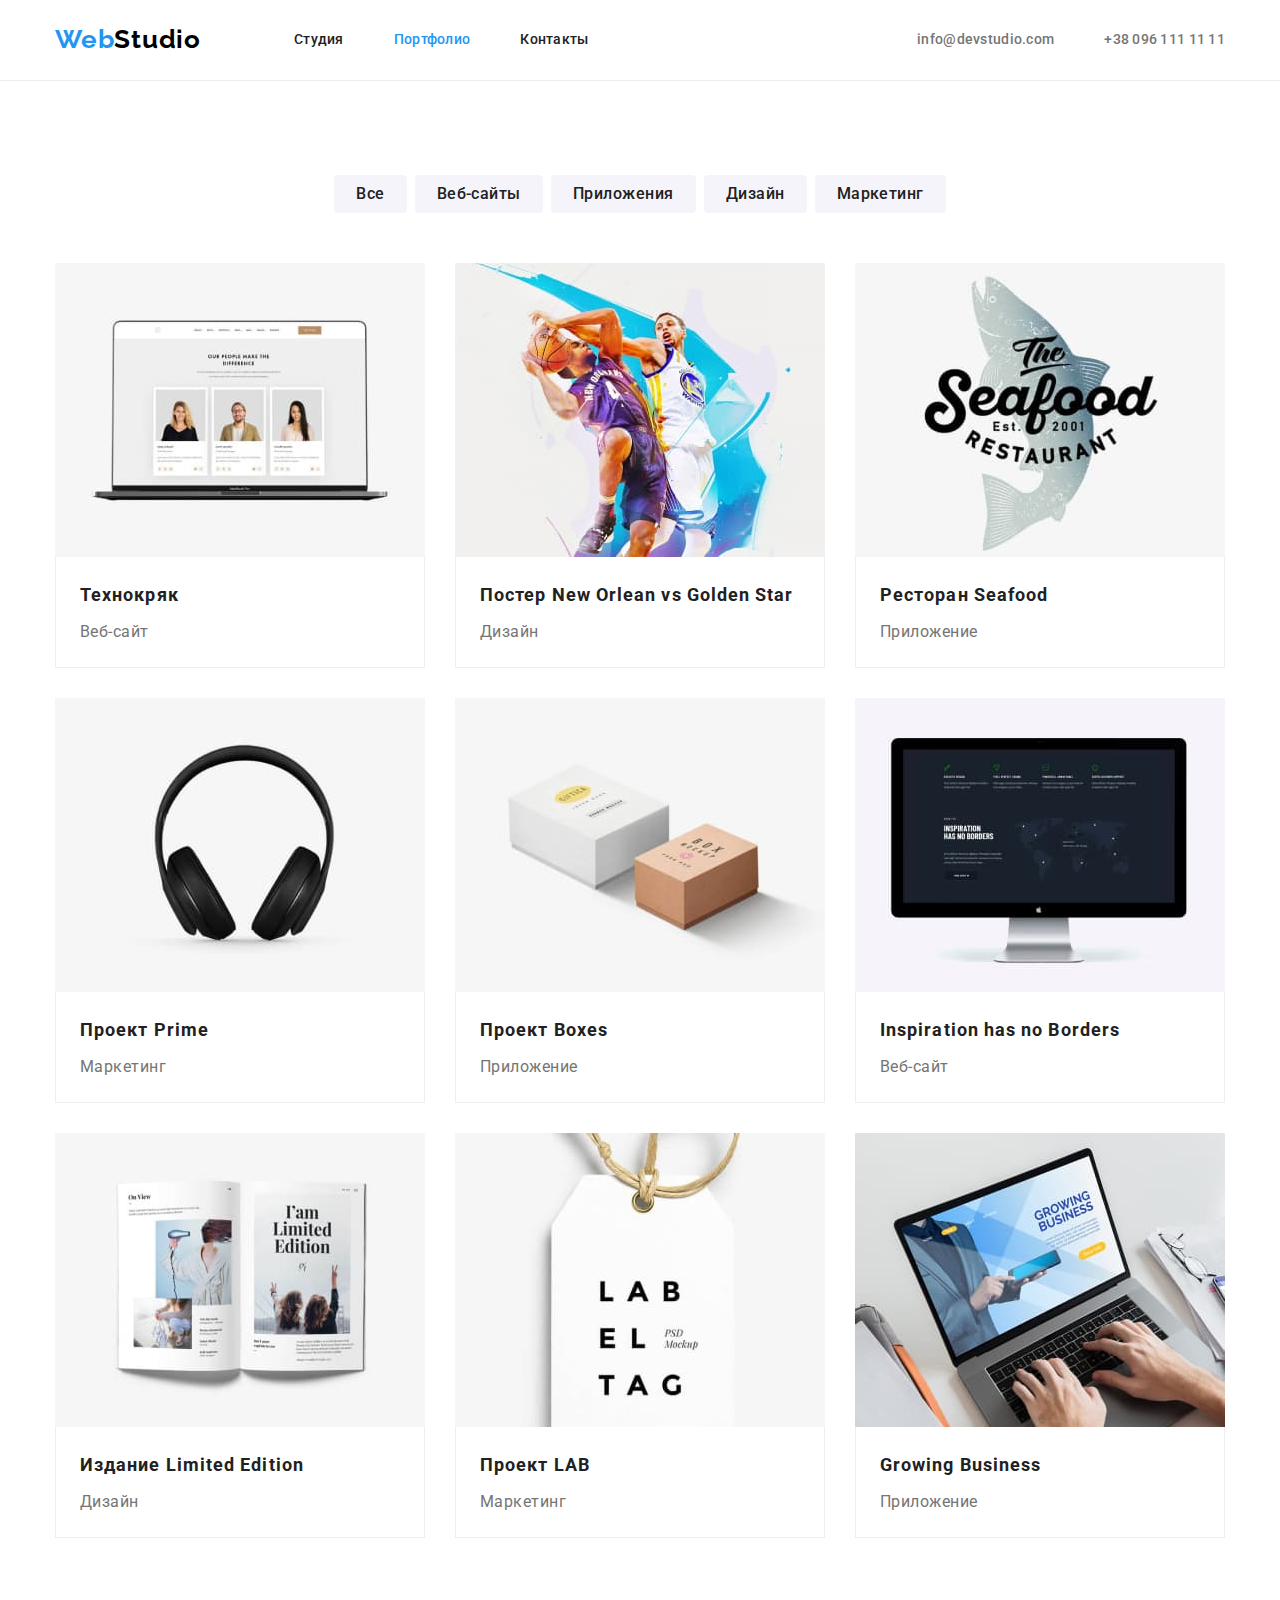
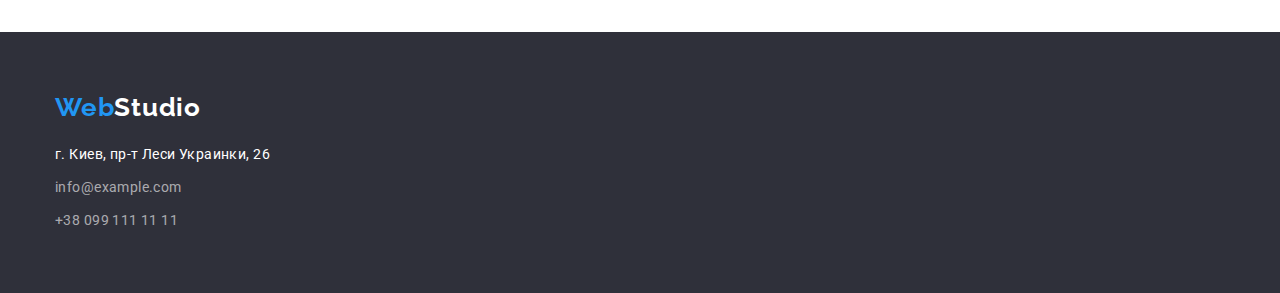
==== portfolio.html @ 72262b0a "added files hw3 and fixed buttons paddings" ====
<!DOCTYPE html>
<html lang="ru">
  <head>
    <meta charset="UTF-8" />
    <meta name="viewport" content="width=device-width, initial-scale=1.0" />
    <title>Портфолио</title>
    <link rel="preconnect" href="https://fonts.gstatic.com" />
    <link
      href="https://fonts.googleapis.com/css2?family=Raleway:wght@700&family=Roboto:wght@400;500;700;900&display=swap"
      rel="stylesheet"
    />
    <link rel="stylesheet" href="./css/modern-normalize.css" />
    <link rel="stylesheet" href="css/styles.css" />
  </head>
  <body>
    <header class="header">
      <div class="header-container container">
        <nav class="nav">
          <a class="logo header-logo" href="./index.html"
            >Web<span>Studio</span></a
          >
          <ul class="menu">
            <li class="menu-item">
              <a class="menu-link" href="./index.html">Студия</a>
            </li>
            <li class="menu-item">
              <a class="menu-link current" href="./portfolio.html">Портфолио</a>
            </li>
            <li class="menu-item"><a class="menu-link" href="">Контакты</a></li>
          </ul>
        </nav>
        <ul class="contacts">
          <li class="contacts-item">
            <a class="contacts-link" href="malito:info@devstudio.com"
              >info@devstudio.com</a
            >
          </li>
          <li class="contacts-item">
            <a class="contacts-link" href="tel:+380961111111"
              >+38 096 111 11 11</a
            >
          </li>
        </ul>
      </div>
    </header>
    <main>
      <section class="works">
        <div class="works-container container">
          <h1 class="visually-hidden">Наши работы</h1>
          <ul class="filters">
            <li class="filters-item">
              <button class="filters-button" type="button">Все</button>
            </li>
            <li class="filters-item">
              <button class="filters-button" type="button">Веб-сайты</button>
            </li>
            <li class="filters-item">
              <button class="filters-button" type="button">Приложения</button>
            </li>
            <li class="filters-item">
              <button class="filters-button" type="button">Дизайн</button>
            </li>
            <li class="filters-item">
              <button class="filters-button" type="button">Маркетинг</button>
            </li>
          </ul>
          <ul class="works-list">
            <li class="works-item">
              <img
                class="works-image"
                src="./images/our-projects/tehnokryak.jpg"
                alt="Технокряк"
                width="370"
              />
              <div class="works-content">
                <h2 class="works-item-title">Технокряк</h2>
                <p class="works-item-text">Веб-сайт</p>
              </div>
            </li>
            <li class="works-item">
              <img
                class="works-image"
                src="./images/our-projects/new-orlean.jpg"
                alt="Постер New Orlean vs Golden Star"
                width="370"
              />
              <div class="works-content">
                <h2 class="works-item-title">
                  Постер New Orlean vs Golden Star
                </h2>
                <p class="works-item-text">Дизайн</p>
              </div>
            </li>
            <li class="works-item">
              <img
                class="works-image"
                src="./images/our-projects/seafood.jpg"
                alt="Ресторан Seafood"
                width="370"
              />
              <div class="works-content">
                <h2 class="works-item-title">Ресторан Seafood</h2>
                <p class="works-item-text">Приложение</p>
              </div>
            </li>
            <li class="works-item">
              <img
                class="works-image"
                src="./images/our-projects/prime.jpg"
                alt="Проект Prime"
                width="370"
              />
              <div class="works-content">
                <h2 class="works-item-title">Проект Prime</h2>
                <p class="works-item-text">Маркетинг</p>
              </div>
            </li>
            <li class="works-item">
              <img
                class="works-image"
                src="./images/our-projects/boxex.jpg"
                alt="Проект Boxes"
                width="370"
              />
              <div class="works-content">
                <h2 class="works-item-title">Проект Boxes</h2>
                <p class="works-item-text">Приложение</p>
              </div>
            </li>
            <li class="works-item">
              <img
                class="works-image"
                src="./images/our-projects/inspiration.jpg"
                alt="Inspiration has no Borders"
                width="370"
              />
              <div class="works-content">
                <h2 class="works-item-title">Inspiration has no Borders</h2>
                <p class="works-item-text">Веб-сайт</p>
              </div>
            </li>
            <li class="works-item">
              <img
                class="works-image"
                src="./images/our-projects/limited-edition.jpg"
                alt="Издание Limited Edition"
                width="370"
              />
              <div class="works-content">
                <h2 class="works-item-title">Издание Limited Edition</h2>
                <p class="works-item-text">Дизайн</p>
              </div>
            </li>
            <li class="works-item">
              <img
                class="works-image"
                src="./images/our-projects/lab.jpg"
                alt="Проект LAB"
                width="370"
              />
              <div class="works-content">
                <h2 class="works-item-title">Проект LAB</h2>
                <p class="works-item-text">Маркетинг</p>
              </div>
            </li>
            <li class="works-item">
              <img
                class="works-image"
                src="./images/our-projects/growing-business.jpg"
                alt="Growing Business"
                width="370"
              />
              <div class="works-content">
                <h2 class="works-item-title">Growing Business</h2>
                <p class="works-item-text">Приложение</p>
              </div>
            </li>
          </ul>
        </div>
      </section>
    </main>
    <footer class="footer">
      <div class="container">
        <a class="logo footer-logo" href="./index.html"
          >Web<span>Studio</span></a
        >
        <address class="address">
          <p class="address-text">г. Киев, пр-т Леси Украинки, 26</p>
          <ul class="address-list">
            <li class="address-item">
              <a class="address-link" href="malito:info@example.com"
                >info@example.com</a
              >
            </li>
            <li class="address-item">
              <a class="address-link" href="tel:+380991111111"
                >+38 099 111 11 11</a
              >
            </li>
          </ul>
        </address>
      </div>
    </footer>
  </body>
</html>
---- css/styles.css ----
:root {
  --main-text-color: #757575;
  --title-text-color: #212121;
  --white-text-color: #ffffff;
  --black-text-color: #000000;
  --main-bg-color: #ffffff;
  --address-color-link: rgba(255, 255, 255, 0.6);
  --secondary-bg-color: #f5f4fa;
  --footer-bg-color: #2f303a;
  --accent-color: #2196f3;
  --border-color: #ececec;
  --border-color-works: #eeeeee;
}

body {
  font-family: Roboto, sans-serif;
  font-weight: 400;
  color: var(--main-text-color);
  background-color: var(--main-bg-color);
}

.visually-hidden {
  position: absolute;
  width: 1px;
  height: 1px;
  margin: -1px;
  border: 0;
  padding: 0;

  white-space: nowrap;
  clip-path: inset(100%);
  clip: rect(0 0 0 0);
  overflow: hidden;
}

.container {
  width: 1200px;
  margin-left: auto;
  margin-right: auto;
  padding-left: 15px;
  padding-right: 15px;
}

/* HEADER */

.header {
  border-bottom: 1px solid var(--border-color);
}

.header-container {
  display: flex;
  align-items: center;
}

.nav {
  display: flex;
  align-items: center;
}

.logo {
  font-family: Raleway, sans-serif;
  font-size: 26px;
  font-weight: 700;
  line-height: 1.19;
  letter-spacing: 0.03em;
  color: var(--accent-color);
}

.header-logo {
  margin-right: 93px;
  padding-top: 24px;
  padding-bottom: 25px;
}

.header-logo span {
  color: var(--black-text-color);
}

/* Menu */

.menu {
  display: flex;
}

.menu-item:not(:last-child) {
  margin-right: 50px;
}

.menu-link {
  display: block;
  padding-top: 32px;
  padding-bottom: 32px;

  font-size: 14px;
  font-weight: 500;
  line-height: 1.14;
  letter-spacing: 0.02em;
  color: var(--title-text-color);
}

.current {
  color: var(--accent-color);
}

.contacts {
  display: flex;
  margin-left: auto;
}

.contacts-item + .contacts-item {
  margin-left: 50px;
}

.contacts-link {
  display: block;
  padding-top: 32px;
  padding-bottom: 32px;

  font-size: 14px;
  font-weight: 500;
  line-height: 1.14;
  letter-spacing: 0.02em;
  color: currentColor;
}

.menu-link:hover,
.menu-link:focus,
.contacts-link:hover,
.contacts-link:focus {
  color: var(--accent-color);
}

/* FOOTER */
.footer {
  background-color: var(--footer-bg-color);
  padding-top: 60px;
  padding-bottom: 60px;
}

.footer-logo {
  display: block;
  margin-bottom: 20px;
}

.footer-logo span {
  color: var(--white-text-color);
}

.address {
  font-size: 14px;
  font-style: inherit;
  line-height: 1.71;
  letter-spacing: 0.03em;
  color: var(--white-text-color);
}

.address-text {
  margin-bottom: 9px;
}

.address-item:not(:last-child) {
  margin-bottom: 9px;
}

.address-link {
  color: var(--address-color-link);
}

.address-link:hover,
.address-link:focus {
  color: var(--accent-color);
}

/* СТУДИЯ */

/* Hero */

.hero {
  padding-top: 200px;
  padding-bottom: 200px;

  text-align: center;

  background-color: var(--footer-bg-color);
}

.hero-title {
  margin-bottom: 30px;

  font-size: 44px;
  font-weight: 900;
  line-height: 1.37;
  letter-spacing: 0.06em;
  text-transform: uppercase;
  color: var(--white-text-color);
}

.hero-button {
  padding-top: 10px;
  padding-bottom: 10px;
  padding-right: 32px;
  padding-left: 32px;

  font-size: 16px;
  font-weight: 700;
  line-height: 1.88;
  letter-spacing: 0.06em;
  color: var(--white-text-color);

  border: none;
  border-radius: 4px;
  cursor: pointer;
  background-color: var(--accent-color);
}

/* Benefits */

.benefits {
  padding-top: 94px;
  padding-bottom: 94px;
}

.benefits-list {
  display: flex;
  flex-wrap: wrap;
  margin-top: -30px;
  margin-left: -30px;
}

.benefits-item {
  flex-basis: calc(100% / 4 - 30px);
  margin-top: 30px;
  margin-left: 30px;
}

.benefits-item-title {
  margin-bottom: 10px;

  font-size: 14px;
  line-height: 1.14;
  letter-spacing: 0.03em;
  text-transform: uppercase;
}

.benefits-item-text {
  font-size: 14px;
  line-height: 1.71;
  letter-spacing: 0.03em;
}

/* Чем мы занимаемся */

.activities {
  padding-bottom: 94px;
}

.activities-title {
  margin-bottom: 50px;

  font-size: 36px;
  line-height: 1.17;
  letter-spacing: 0.03em;
  text-align: center;
}

.activities-list {
  display: flex;
  flex-wrap: wrap;
  margin-top: -30px;
  margin-left: -30px;
}

.activities-item {
  margin-top: 30px;
  margin-left: 30px;
  flex-basis: calc(100% / 3 - 30px);
}

/* Наша команда */

.team {
  padding-top: 94px;
  padding-bottom: 94px;

  background-color: var(--secondary-bg-color);
}

.team-title {
  margin-bottom: 50px;

  font-size: 36px;
  line-height: 1.17;
  letter-spacing: 0.03em;
  text-align: center;
}

.team-list {
  display: flex;
  flex-wrap: wrap;
  margin-top: -30px;
  margin-left: -30px;
}

.team-item {
  flex-basis: calc(100% / 4 - 30px);
  margin-top: 30px;
  margin-left: 30px;

  border-bottom-left-radius: 4px;
  border-bottom-right-radius: 4px;
  background-color: var(--main-bg-color);
}

.team-content {
  padding-top: 30px;
  padding-right: 20px;
  padding-bottom: 30px;
  padding-left: 20px;

  text-align: center;
}

.team-name {
  margin-bottom: 10px;

  font-size: 16px;
  font-weight: 500;
  line-height: 1.19;
  letter-spacing: 0.03em;
}

.team-position {
  font-size: 16px;
  line-height: 1.19;
  letter-spacing: 0.03em;
}

/* ПОРТФОЛИО */

/* Фильтры */

.works {
  padding-top: 94px;
  padding-bottom: 94px;
}

.filters {
  display: flex;
  justify-content: center;
  margin-bottom: 50px;
}

.filters-item:not(:last-child) {
  margin-right: 8px;
}

.filters-button {
  padding-top: 6px;
  padding-bottom: 6px;
  padding-right: 22px;
  padding-left: 22px;

  font-size: 16px;
  font-weight: 500;
  line-height: 1.63;
  letter-spacing: 0.03em;
  color: var(--title-text-color);

  border: none;
  border-radius: 4px;
  cursor: pointer;
  background-color: var(--secondary-bg-color);
}

.filters-button:hover,
.filters-button:focus {
  background-color: var(--accent-color);
  color: var(--white-text-color);
}

/* Наши работы */

.works-list {
  display: flex;
  flex-wrap: wrap;
  margin-top: -30px;
  margin-left: -30px;
}

.works-item {
  margin-top: 30px;
  margin-left: 30px;
  flex-basis: calc(100% / 3 - 30px);
}

.works-content {
  padding-top: 20px;
  padding-bottom: 20px;
  padding-right: 24px;
  padding-left: 24px;

  border-right: 1px solid var(--border-color-works);
  border-left: 1px solid var(--border-color-works);
  border-bottom: 1px solid var(--border-color-works);
}

.works-item-title {
  margin-bottom: 4px;

  font-size: 18px;
  line-height: 2;
  letter-spacing: 0.06em;
}

.works-item-text {
  font-size: 16px;
  line-height: 1.88;
  letter-spacing: 0.03em;
}
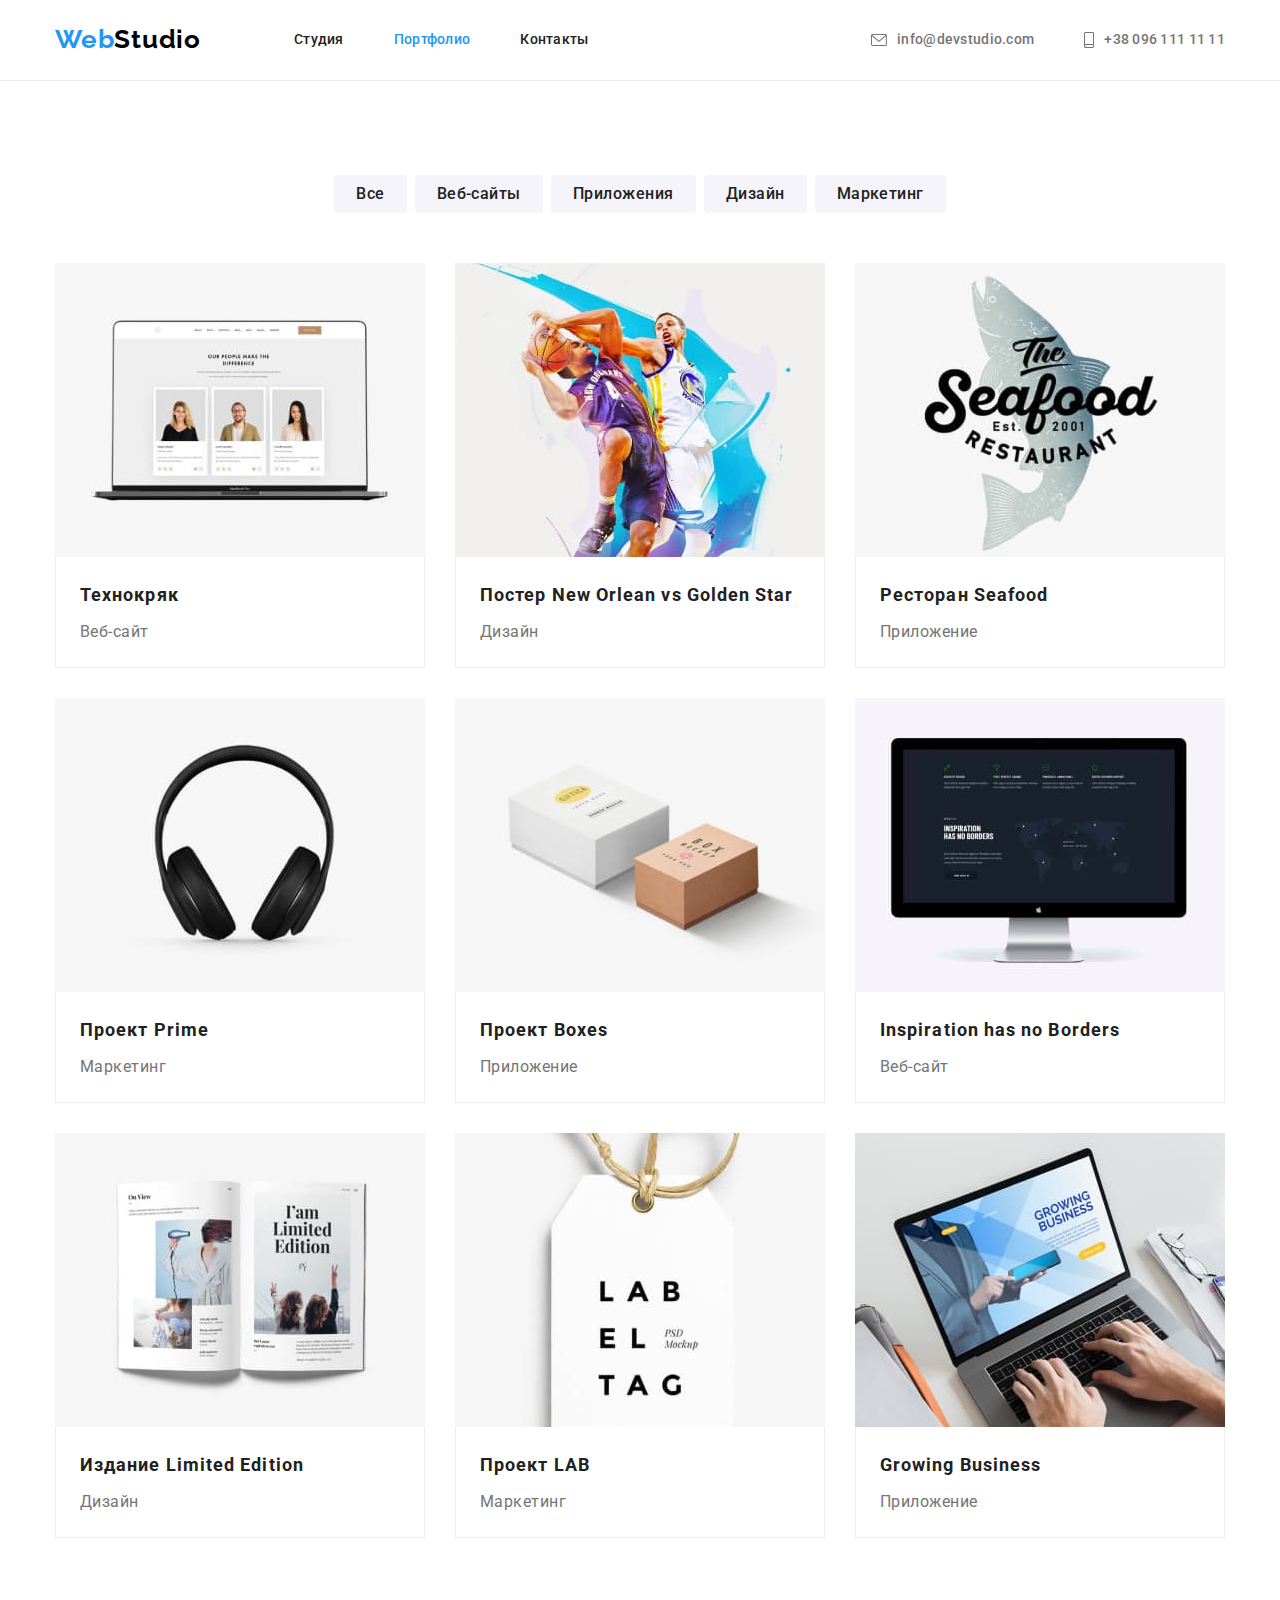
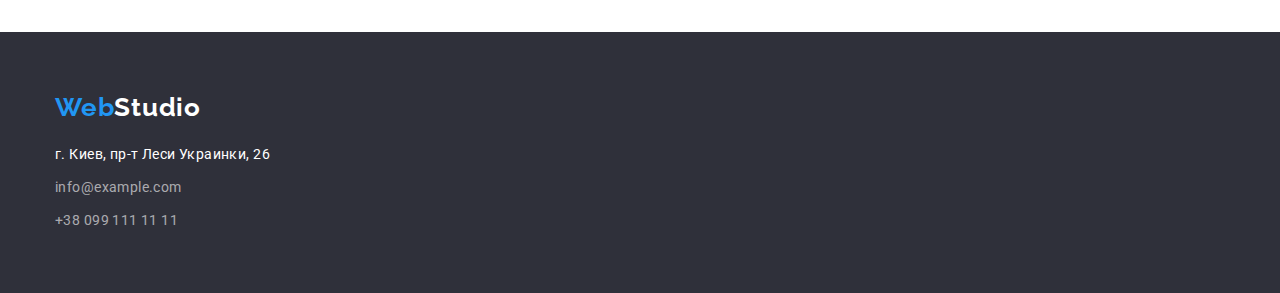
==== commit 933cf980: "header icons" ====
--- a/portfolio.html
+++ b/portfolio.html
@@ -14,7 +14,7 @@
   </head>
   <body>
     <header class="header">
-      <div class="header-container container">
+      <div class="container header-container">
         <nav class="nav">
           <a class="logo header-logo" href="./index.html"
             >Web<span>Studio</span></a
@@ -32,12 +32,18 @@
         <ul class="contacts">
           <li class="contacts-item">
             <a class="contacts-link" href="malito:info@devstudio.com"
-              >info@devstudio.com</a
+              ><svg class="contacts-icon-envelope">
+                <use href="./images/icons.svg#envelope"></use>
+              </svg>
+              info@devstudio.com</a
             >
           </li>
           <li class="contacts-item">
             <a class="contacts-link" href="tel:+380961111111"
-              >+38 096 111 11 11</a
+              ><svg class="contacts-icon-smartphone">
+                <use href="./images/icons.svg#smartphone"></use>
+              </svg>
+              +38 096 111 11 11</a
             >
           </li>
         </ul>
--- a/css/styles.css
+++ b/css/styles.css
@@ -7,6 +7,8 @@
   --address-color-link: rgba(255, 255, 255, 0.6);
   --secondary-bg-color: #f5f4fa;
   --footer-bg-color: #2f303a;
+  --hero-bg-color: #c4c4c4;
+  --hero-overlay-color: rgba(47, 48, 58, 0.4);
   --accent-color: #2196f3;
   --border-color: #ececec;
   --border-color-works: #eeeeee;
@@ -41,6 +43,13 @@
   padding-right: 15px;
 }
 
+header,
+footer,
+section {
+  max-width: 1600px;
+  margin: 0 auto;
+}
+
 /* HEADER */
 
 .header {
@@ -112,7 +121,8 @@
 }
 
 .contacts-link {
-  display: block;
+  display: flex;
+  align-items: center;
   padding-top: 32px;
   padding-bottom: 32px;
 
@@ -123,11 +133,26 @@
   color: currentColor;
 }
 
+.contacts-icon-envelope {
+  width: 16px;
+  height: 12px;
+  margin-right: 10px;
+  fill: currentColor;
+}
+
+.contacts-icon-smartphone {
+  width: 10px;
+  height: 16px;
+  margin-right: 10px;
+  fill: currentColor;
+}
+
 .menu-link:hover,
 .menu-link:focus,
 .contacts-link:hover,
 .contacts-link:focus {
   color: var(--accent-color);
+  fill: var(--accent-color);
 }
 
 /* FOOTER */
@@ -178,10 +203,20 @@
 .hero {
   padding-top: 200px;
   padding-bottom: 200px;
+  height: 600px;
 
   text-align: center;
 
-  background-color: var(--footer-bg-color);
+  background-color: var(--hero-bg-color);
+  background-image: linear-gradient(
+      to right,
+      var(--hero-overlay-color),
+      var(--hero-overlay-color)
+    ),
+    url(../images/hero.jpg);
+  background-repeat: no-repeat;
+  background-position: center, center -150px;
+  background-size: cover, 1600px;
 }
 
 .hero-title {
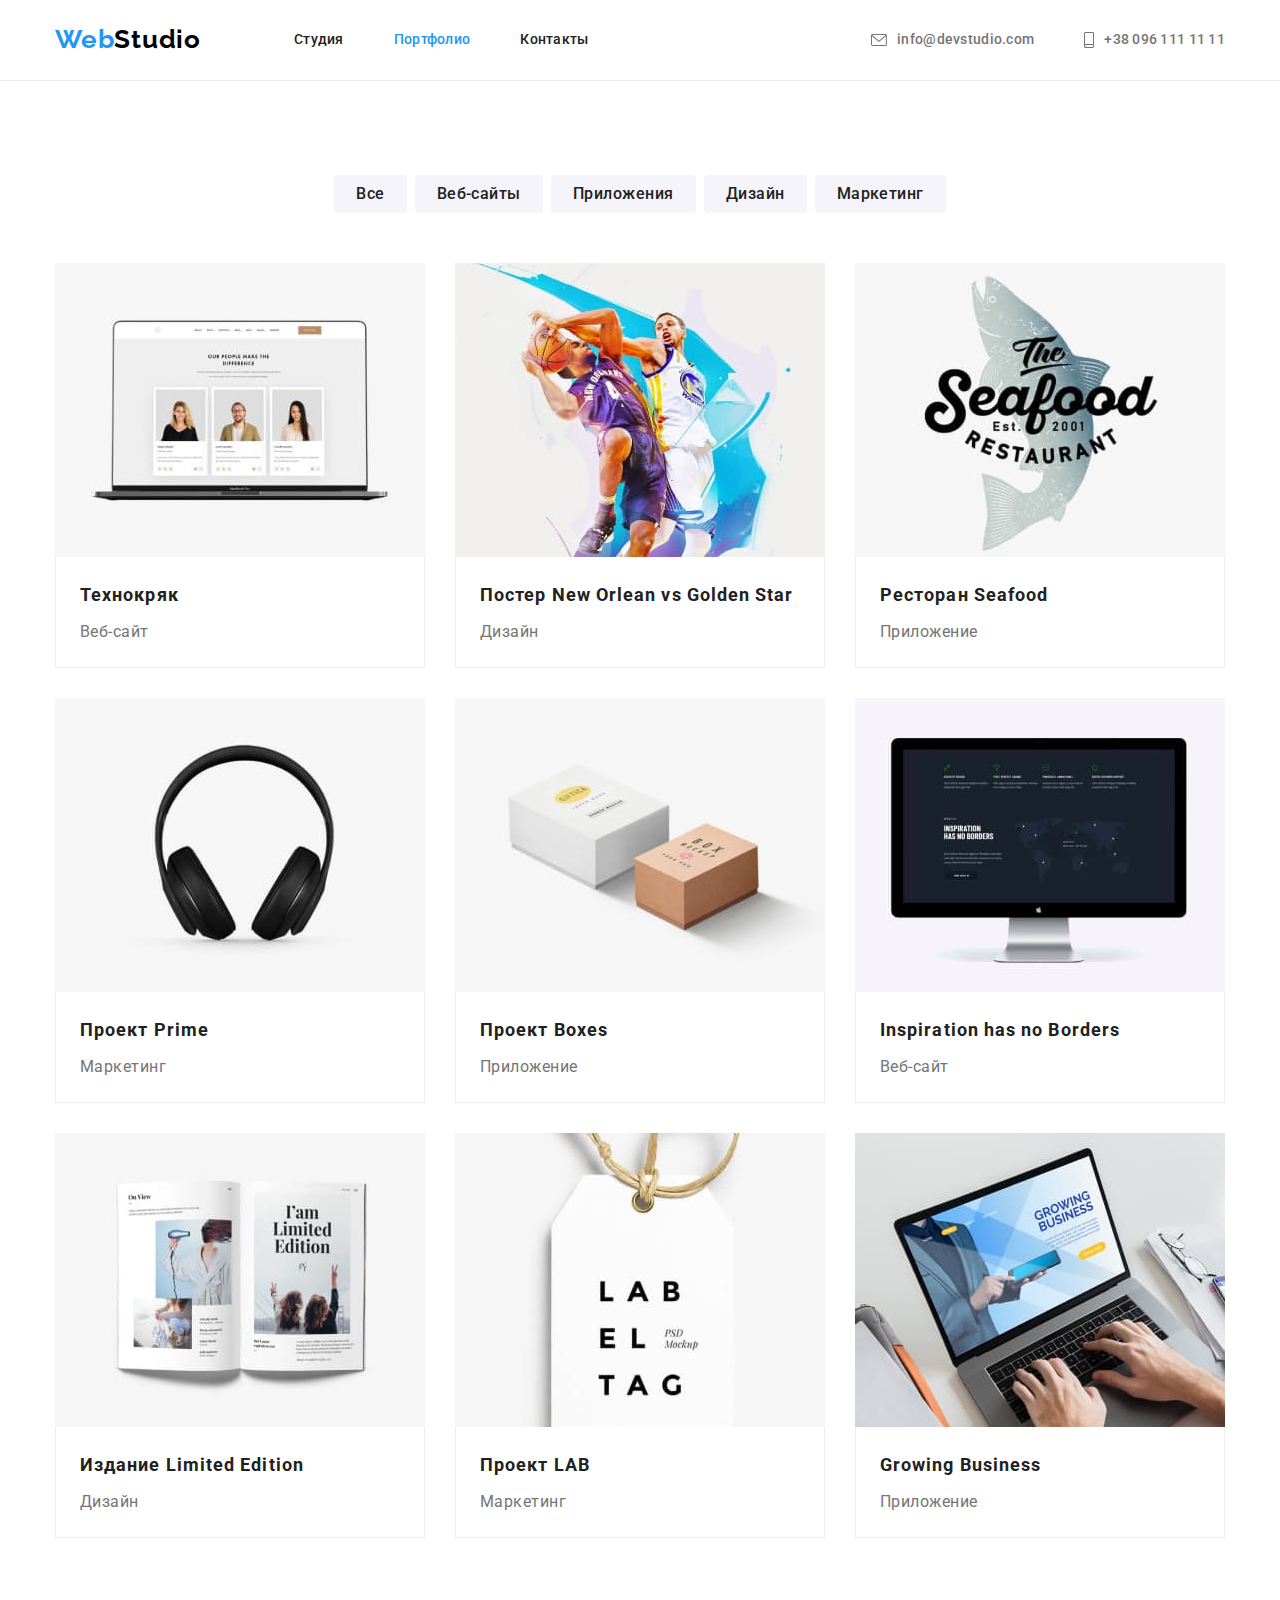
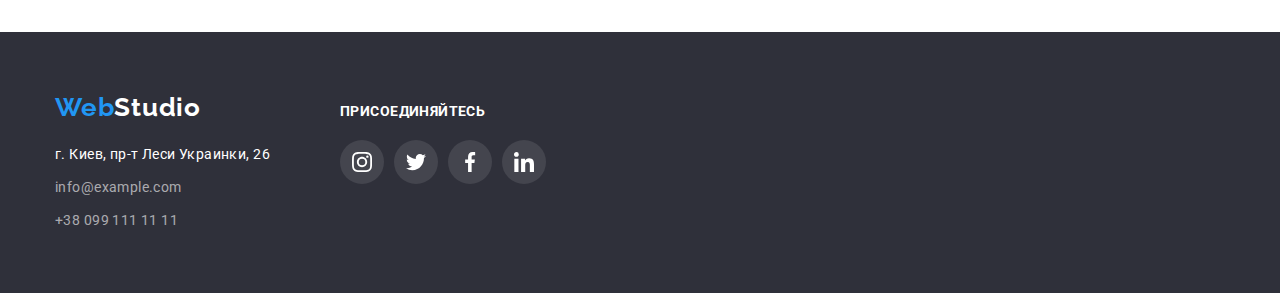
==== commit 848c64e5: "added footer social links" ====
--- a/portfolio.html
+++ b/portfolio.html
@@ -186,25 +186,76 @@
       </section>
     </main>
     <footer class="footer">
-      <div class="container">
-        <a class="logo footer-logo" href="./index.html"
-          >Web<span>Studio</span></a
-        >
-        <address class="address">
-          <p class="address-text">г. Киев, пр-т Леси Украинки, 26</p>
-          <ul class="address-list">
-            <li class="address-item">
-              <a class="address-link" href="malito:info@example.com"
-                >info@example.com</a
-              >
-            </li>
-            <li class="address-item">
-              <a class="address-link" href="tel:+380991111111"
-                >+38 099 111 11 11</a
-              >
-            </li>
-          </ul>
-        </address>
+      <div class="container footer-container">
+        <div class="footer-main">
+          <a class="logo footer-logo" href="./index.html"
+            >Web<span>Studio</span></a
+          >
+          <address class="address">
+            <p class="address-text">г. Киев, пр-т Леси Украинки, 26</p>
+            <ul class="address-list">
+              <li class="address-item">
+                <a class="address-link" href="malito:info@example.com"
+                  >info@example.com</a
+                >
+              </li>
+              <li class="address-item">
+                <a class="address-link" href="tel:+380991111111"
+                  >+38 099 111 11 11</a
+                >
+              </li>
+            </ul>
+          </address>
+        </div>
+        <div class="footer-follow">
+          <h2 class="footer-follow-title">присоединяйтесь</h2>
+          <ul class="footer-social-list">
+            <li class="footer-social-item">
+              <a
+                href="https://instagram.com"
+                class="footer-social-link"
+                target="_blank"
+              >
+                <svg class="footer-social-svg">
+                  <use href="./images/icons.svg#instagram"></use>
+                </svg>
+              </a>
+            </li>
+            <li class="footer-social-item">
+              <a
+                href="https://twitter.com"
+                class="footer-social-link"
+                target="_blank"
+              >
+                <svg class="footer-social-svg">
+                  <use href="./images/icons.svg#twitter"></use>
+                </svg>
+              </a>
+            </li>
+            <li class="footer-social-item">
+              <a
+                href="https://facebook.com"
+                class="footer-social-link"
+                target="_blank"
+              >
+                <svg class="footer-social-svg">
+                  <use href="./images/icons.svg#facebook"></use>
+                </svg>
+              </a>
+            </li>
+            <li class="footer-social-item">
+              <a
+                href="https://linkedin.com"
+                class="footer-social-link"
+                target="_blank"
+              >
+                <svg class="footer-social-svg">
+                  <use href="./images/icons.svg#linkedin"></use>
+                </svg>
+              </a>
+            </li>
+          </ul>
+        </div>
       </div>
     </footer>
   </body>
--- a/css/styles.css
+++ b/css/styles.css
@@ -12,6 +12,19 @@
   --accent-color: #2196f3;
   --border-color: #ececec;
   --border-color-works: #eeeeee;
+  --team-svg-color: #afb1b8;
+  --team-svg-white-color: #ffffff;
+  --footer-social-trnsp-white: rgba(255, 255, 255, 0.1);
+}
+
+h1,
+h2,
+h3,
+h4,
+h5,
+h6 {
+  font-weight: 700;
+  color: var(--title-text-color);
 }
 
 body {
@@ -162,6 +175,15 @@
   padding-bottom: 60px;
 }
 
+.footer-container {
+  display: flex;
+  align-items: baseline;
+}
+
+.footer-main {
+  margin-right: 70px;
+}
+
 .footer-logo {
   display: block;
   margin-bottom: 20px;
@@ -196,6 +218,46 @@
   color: var(--accent-color);
 }
 
+.footer-follow-title {
+  margin-bottom: 20px;
+
+  font-size: 14px;
+  line-height: 1.14;
+  letter-spacing: 0.03em;
+  text-transform: uppercase;
+  color: var(--white-text-color);
+}
+
+.footer-social-list {
+  display: flex;
+}
+
+.footer-social-item:not(:last-child) {
+  margin-right: 10px;
+}
+
+.footer-social-link {
+  display: flex;
+  justify-content: center;
+  align-items: center;
+  width: 44px;
+  height: 44px;
+
+  border-radius: 50%;
+  background-color: var(--footer-social-trnsp-white);
+}
+
+.footer-social-svg {
+  width: 20px;
+  height: 20px;
+  fill: var(--white-text-color);
+}
+
+.footer-social-link:hover,
+.footer-social-link:focus {
+  background-color: var(--accent-color);
+}
+
 /* СТУДИЯ */
 
 /* Hero */
@@ -203,7 +265,6 @@
 .hero {
   padding-top: 200px;
   padding-bottom: 200px;
-  height: 600px;
 
   text-align: center;
 
@@ -215,8 +276,8 @@
     ),
     url(../images/hero.jpg);
   background-repeat: no-repeat;
-  background-position: center, center -150px;
-  background-size: cover, 1600px;
+  background-position: center;
+  background-size: cover;
 }
 
 .hero-title {
@@ -268,6 +329,23 @@
   margin-left: 30px;
 }
 
+.benefits-thumb {
+  margin-bottom: 30px;
+  display: flex;
+  justify-content: center;
+  align-items: center;
+  width: 270px;
+  height: 120px;
+
+  border-radius: 4px;
+  background-color: var(--secondary-bg-color);
+}
+
+.benefits-svg {
+  width: 70px;
+  height: 70px;
+}
+
 .benefits-item-title {
   margin-bottom: 10px;
 
@@ -344,6 +422,8 @@
   border-bottom-left-radius: 4px;
   border-bottom-right-radius: 4px;
   background-color: var(--main-bg-color);
+  box-shadow: 0px 1px 3px rgba(0, 0, 0, 0.12), 0px 1px 1px rgba(0, 0, 0, 0.14),
+    0px 2px 1px rgba(0, 0, 0, 0.2);
 }
 
 .team-content {
@@ -365,9 +445,97 @@
 }
 
 .team-position {
+  margin-bottom: 16px;
+
   font-size: 16px;
   line-height: 1.19;
   letter-spacing: 0.03em;
+}
+
+.team-social {
+  display: flex;
+  justify-content: center;
+}
+
+.team-social-item:not(:last-child) {
+  margin-right: 10px;
+}
+
+.team-social-link {
+  display: flex;
+  justify-content: center;
+  align-items: center;
+  width: 44px;
+  height: 44px;
+  border-radius: 50%;
+}
+
+.team-social-svg {
+  width: 20px;
+  height: 20px;
+  fill: var(--team-svg-color);
+}
+
+.team-social-link:hover,
+.team-social-link:focus {
+  background-color: var(--accent-color);
+}
+
+.team-social-link:hover .team-social-svg,
+.team-social-link:focus .team-social-svg {
+  fill: var(--team-svg-white-color);
+}
+
+/* Постоянные клиенты */
+
+.clients {
+  padding-top: 94px;
+  padding-bottom: 94px;
+
+  text-align: center;
+}
+
+.clients-title {
+  margin-bottom: 50px;
+
+  font-size: 36px;
+  line-height: 1.17;
+  letter-spacing: 0.03em;
+}
+
+.clients-list {
+  display: flex;
+  flex-wrap: wrap;
+  margin-right: -30px;
+}
+
+.clients-item {
+  margin-right: 30px;
+}
+
+.clients-link {
+  display: flex;
+  justify-content: center;
+  align-items: center;
+  width: 170px;
+  height: 90px;
+
+  border-radius: 4px;
+  border: 1px solid var(--team-svg-color);
+}
+
+.clients-svg {
+  fill: var(--team-svg-color);
+}
+
+.clients-link:hover,
+.clients-link:focus {
+  border: 1px solid var(--accent-color);
+}
+
+.clients-link:hover .clients-svg,
+.clients-link:focus .clients-svg {
+  fill: var(--accent-color);
 }
 
 /* ПОРТФОЛИО */
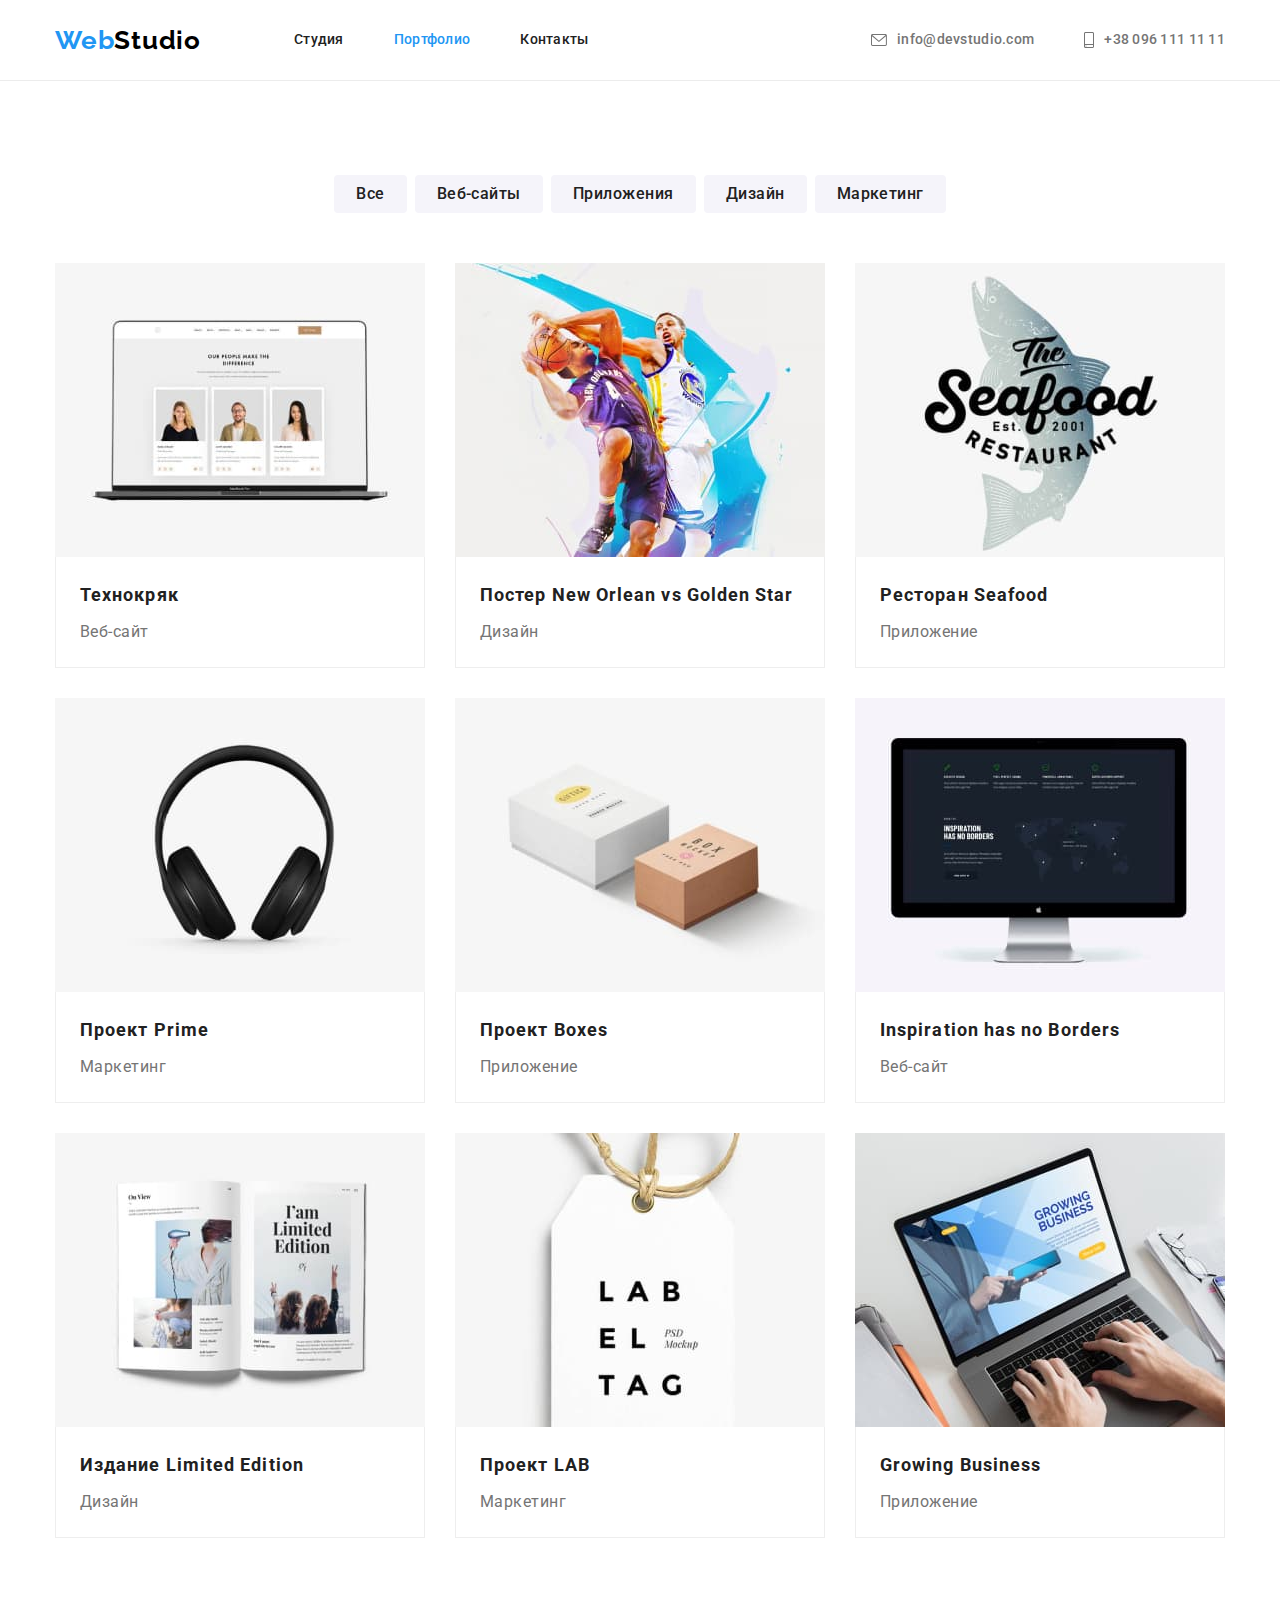
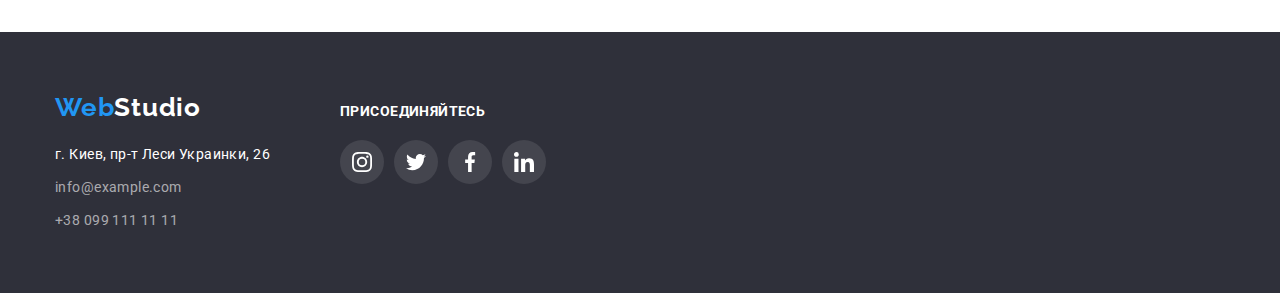
==== commit 9c56e2e2: "thumb for img" ====
--- a/portfolio.html
+++ b/portfolio.html
@@ -32,7 +32,7 @@
         <ul class="contacts">
           <li class="contacts-item">
             <a class="contacts-link" href="malito:info@devstudio.com"
-              ><svg class="contacts-icon-envelope">
+              ><svg class="contacts-icon-envelope" width="16" height="12">
                 <use href="./images/icons.svg#envelope"></use>
               </svg>
               info@devstudio.com</a
@@ -40,7 +40,7 @@
           </li>
           <li class="contacts-item">
             <a class="contacts-link" href="tel:+380961111111"
-              ><svg class="contacts-icon-smartphone">
+              ><svg class="contacts-icon-smartphone" width="10" height="16">
                 <use href="./images/icons.svg#smartphone"></use>
               </svg>
               +38 096 111 11 11</a
@@ -72,114 +72,150 @@
           </ul>
           <ul class="works-list">
             <li class="works-item">
-              <img
-                class="works-image"
-                src="./images/our-projects/tehnokryak.jpg"
-                alt="Технокряк"
-                width="370"
-              />
-              <div class="works-content">
-                <h2 class="works-item-title">Технокряк</h2>
-                <p class="works-item-text">Веб-сайт</p>
-              </div>
-            </li>
-            <li class="works-item">
-              <img
-                class="works-image"
-                src="./images/our-projects/new-orlean.jpg"
-                alt="Постер New Orlean vs Golden Star"
-                width="370"
-              />
-              <div class="works-content">
-                <h2 class="works-item-title">
-                  Постер New Orlean vs Golden Star
-                </h2>
-                <p class="works-item-text">Дизайн</p>
-              </div>
-            </li>
-            <li class="works-item">
-              <img
-                class="works-image"
-                src="./images/our-projects/seafood.jpg"
-                alt="Ресторан Seafood"
-                width="370"
-              />
-              <div class="works-content">
-                <h2 class="works-item-title">Ресторан Seafood</h2>
-                <p class="works-item-text">Приложение</p>
-              </div>
-            </li>
-            <li class="works-item">
-              <img
-                class="works-image"
-                src="./images/our-projects/prime.jpg"
-                alt="Проект Prime"
-                width="370"
-              />
-              <div class="works-content">
-                <h2 class="works-item-title">Проект Prime</h2>
-                <p class="works-item-text">Маркетинг</p>
-              </div>
-            </li>
-            <li class="works-item">
-              <img
-                class="works-image"
-                src="./images/our-projects/boxex.jpg"
-                alt="Проект Boxes"
-                width="370"
-              />
-              <div class="works-content">
-                <h2 class="works-item-title">Проект Boxes</h2>
-                <p class="works-item-text">Приложение</p>
-              </div>
-            </li>
-            <li class="works-item">
-              <img
-                class="works-image"
-                src="./images/our-projects/inspiration.jpg"
-                alt="Inspiration has no Borders"
-                width="370"
-              />
-              <div class="works-content">
-                <h2 class="works-item-title">Inspiration has no Borders</h2>
-                <p class="works-item-text">Веб-сайт</p>
-              </div>
-            </li>
-            <li class="works-item">
-              <img
-                class="works-image"
-                src="./images/our-projects/limited-edition.jpg"
-                alt="Издание Limited Edition"
-                width="370"
-              />
-              <div class="works-content">
-                <h2 class="works-item-title">Издание Limited Edition</h2>
-                <p class="works-item-text">Дизайн</p>
-              </div>
-            </li>
-            <li class="works-item">
-              <img
-                class="works-image"
-                src="./images/our-projects/lab.jpg"
-                alt="Проект LAB"
-                width="370"
-              />
-              <div class="works-content">
-                <h2 class="works-item-title">Проект LAB</h2>
-                <p class="works-item-text">Маркетинг</p>
-              </div>
-            </li>
-            <li class="works-item">
-              <img
-                class="works-image"
-                src="./images/our-projects/growing-business.jpg"
-                alt="Growing Business"
-                width="370"
-              />
-              <div class="works-content">
-                <h2 class="works-item-title">Growing Business</h2>
-                <p class="works-item-text">Приложение</p>
-              </div>
+              <a href="" class="works-link">
+                <div class="works-thumb">
+                  <img
+                    class="works-image"
+                    src="./images/our-projects/tehnokryak.jpg"
+                    alt="Технокряк"
+                    width="370"
+                  />
+                </div>
+                <div class="works-content">
+                  <h2 class="works-item-title">Технокряк</h2>
+                  <p class="works-item-text">Веб-сайт</p>
+                </div></a
+              >
+            </li>
+            <li class="works-item">
+              <a href="" class="works-link">
+                <div class="works-thumb">
+                  <img
+                    class="works-image"
+                    src="./images/our-projects/new-orlean.jpg"
+                    alt="Постер New Orlean vs Golden Star"
+                    width="370"
+                  />
+                </div>
+                <div class="works-content">
+                  <h2 class="works-item-title">
+                    Постер New Orlean vs Golden Star
+                  </h2>
+                  <p class="works-item-text">Дизайн</p>
+                </div></a
+              >
+            </li>
+            <li class="works-item">
+              <a href="" class="works-link">
+                <div class="works-thumb">
+                  <img
+                    class="works-image"
+                    src="./images/our-projects/seafood.jpg"
+                    alt="Ресторан Seafood"
+                    width="370"
+                  />
+                </div>
+                <div class="works-content">
+                  <h2 class="works-item-title">Ресторан Seafood</h2>
+                  <p class="works-item-text">Приложение</p>
+                </div></a
+              >
+            </li>
+            <li class="works-item">
+              <a href="" class="works-link">
+                <div class="works-thumb">
+                  <img
+                    class="works-image"
+                    src="./images/our-projects/prime.jpg"
+                    alt="Проект Prime"
+                    width="370"
+                  />
+                </div>
+                <div class="works-content">
+                  <h2 class="works-item-title">Проект Prime</h2>
+                  <p class="works-item-text">Маркетинг</p>
+                </div></a
+              >
+            </li>
+            <li class="works-item">
+              <a href="" class="works-link">
+                <div class="works-thumb">
+                  <img
+                    class="works-image"
+                    src="./images/our-projects/boxex.jpg"
+                    alt="Проект Boxes"
+                    width="370"
+                  />
+                </div>
+                <div class="works-content">
+                  <h2 class="works-item-title">Проект Boxes</h2>
+                  <p class="works-item-text">Приложение</p>
+                </div></a
+              >
+            </li>
+            <li class="works-item">
+              <a href="" class="works-link">
+                <div class="works-thumb">
+                  <img
+                    class="works-image"
+                    src="./images/our-projects/inspiration.jpg"
+                    alt="Inspiration has no Borders"
+                    width="370"
+                  />
+                </div>
+                <div class="works-content">
+                  <h2 class="works-item-title">Inspiration has no Borders</h2>
+                  <p class="works-item-text">Веб-сайт</p>
+                </div></a
+              >
+            </li>
+            <li class="works-item">
+              <a href="" class="works-link">
+                <div class="works-thumb">
+                  <img
+                    class="works-image"
+                    src="./images/our-projects/limited-edition.jpg"
+                    alt="Издание Limited Edition"
+                    width="370"
+                  />
+                </div>
+                <div class="works-content">
+                  <h2 class="works-item-title">Издание Limited Edition</h2>
+                  <p class="works-item-text">Дизайн</p>
+                </div></a
+              >
+            </li>
+            <li class="works-item">
+              <a href="" class="works-link">
+                <div class="works-thumb">
+                  <img
+                    class="works-image"
+                    src="./images/our-projects/lab.jpg"
+                    alt="Проект LAB"
+                    width="370"
+                  />
+                </div>
+                <div class="works-content">
+                  <h2 class="works-item-title">Проект LAB</h2>
+                  <p class="works-item-text">Маркетинг</p>
+                </div></a
+              >
+            </li>
+            <li class="works-item">
+              <a href="" class="works-link">
+                <div class="works-thumb">
+                  <img
+                    class="works-image"
+                    src="./images/our-projects/growing-business.jpg"
+                    alt="Growing Business"
+                    width="370"
+                  />
+                </div>
+                <div class="works-content">
+                  <h2 class="works-item-title">Growing Business</h2>
+                  <p class="works-item-text">Приложение</p>
+                </div></a
+              >
             </li>
           </ul>
         </div>
@@ -216,7 +252,7 @@
                 class="footer-social-link"
                 target="_blank"
               >
-                <svg class="footer-social-svg">
+                <svg class="footer-social-svg" width="20" height="20">
                   <use href="./images/icons.svg#instagram"></use>
                 </svg>
               </a>
@@ -227,7 +263,7 @@
                 class="footer-social-link"
                 target="_blank"
               >
-                <svg class="footer-social-svg">
+                <svg class="footer-social-svg" width="20" height="20">
                   <use href="./images/icons.svg#twitter"></use>
                 </svg>
               </a>
@@ -238,7 +274,7 @@
                 class="footer-social-link"
                 target="_blank"
               >
-                <svg class="footer-social-svg">
+                <svg class="footer-social-svg" width="20" height="20">
                   <use href="./images/icons.svg#facebook"></use>
                 </svg>
               </a>
@@ -249,7 +285,7 @@
                 class="footer-social-link"
                 target="_blank"
               >
-                <svg class="footer-social-svg">
+                <svg class="footer-social-svg" width="20" height="20">
                   <use href="./images/icons.svg#linkedin"></use>
                 </svg>
               </a>
--- a/css/styles.css
+++ b/css/styles.css
@@ -91,7 +91,7 @@
 .header-logo {
   margin-right: 93px;
   padding-top: 24px;
-  padding-bottom: 25px;
+  padding-bottom: 24px;
 }
 
 .header-logo span {
@@ -147,15 +147,15 @@
 }
 
 .contacts-icon-envelope {
-  width: 16px;
-  height: 12px;
+  /* width: 16px;
+  height: 12px; */
   margin-right: 10px;
   fill: currentColor;
 }
 
 .contacts-icon-smartphone {
-  width: 10px;
-  height: 16px;
+  /* width: 10px;
+  height: 16px; */
   margin-right: 10px;
   fill: currentColor;
 }
@@ -243,14 +243,14 @@
   width: 44px;
   height: 44px;
 
+  color: var(--white-text-color);
+
   border-radius: 50%;
   background-color: var(--footer-social-trnsp-white);
 }
 
 .footer-social-svg {
-  width: 20px;
-  height: 20px;
-  fill: var(--white-text-color);
+  fill: currentColor;
 }
 
 .footer-social-link:hover,
@@ -269,6 +269,7 @@
   text-align: center;
 
   background-color: var(--hero-bg-color);
+
   background-image: linear-gradient(
       to right,
       var(--hero-overlay-color),
@@ -313,7 +314,6 @@
 
 .benefits {
   padding-top: 94px;
-  padding-bottom: 94px;
 }
 
 .benefits-list {
@@ -329,7 +329,7 @@
   margin-left: 30px;
 }
 
-.benefits-thumb {
+.benefits-cover {
   margin-bottom: 30px;
   display: flex;
   justify-content: center;
@@ -341,11 +341,6 @@
   background-color: var(--secondary-bg-color);
 }
 
-.benefits-svg {
-  width: 70px;
-  height: 70px;
-}
-
 .benefits-item-title {
   margin-bottom: 10px;
 
@@ -364,6 +359,7 @@
 /* Чем мы занимаемся */
 
 .activities {
+  padding-top: 94px;
   padding-bottom: 94px;
 }
 
@@ -387,6 +383,16 @@
   margin-top: 30px;
   margin-left: 30px;
   flex-basis: calc(100% / 3 - 30px);
+}
+
+.activities-thumb {
+  height: 294px;
+}
+
+.activities-image {
+  width: 100%;
+  height: 100%;
+  object-fit: cover;
 }
 
 /* Наша команда */
@@ -428,9 +434,9 @@
 
 .team-content {
   padding-top: 30px;
-  padding-right: 20px;
+  padding-right: 32px;
   padding-bottom: 30px;
-  padding-left: 20px;
+  padding-left: 32px;
 
   text-align: center;
 }
@@ -454,11 +460,7 @@
 
 .team-social {
   display: flex;
-  justify-content: center;
-}
-
-.team-social-item:not(:last-child) {
-  margin-right: 10px;
+  justify-content: space-between;
 }
 
 .team-social-link {
@@ -467,23 +469,18 @@
   align-items: center;
   width: 44px;
   height: 44px;
+  color: var(--team-svg-color);
   border-radius: 50%;
 }
 
 .team-social-svg {
-  width: 20px;
-  height: 20px;
-  fill: var(--team-svg-color);
+  fill: currentColor;
 }
 
 .team-social-link:hover,
 .team-social-link:focus {
+  color: var(--team-svg-white-color);
   background-color: var(--accent-color);
-}
-
-.team-social-link:hover .team-social-svg,
-.team-social-link:focus .team-social-svg {
-  fill: var(--team-svg-white-color);
 }
 
 /* Постоянные клиенты */
@@ -520,22 +517,20 @@
   width: 170px;
   height: 90px;
 
+  color: var(--team-svg-color);
+
   border-radius: 4px;
   border: 1px solid var(--team-svg-color);
 }
 
 .clients-svg {
-  fill: var(--team-svg-color);
+  fill: currentColor;
 }
 
 .clients-link:hover,
 .clients-link:focus {
+  color: var(--accent-color);
   border: 1px solid var(--accent-color);
-}
-
-.clients-link:hover .clients-svg,
-.clients-link:focus .clients-svg {
-  fill: var(--accent-color);
 }
 
 /* ПОРТФОЛИО */
@@ -579,6 +574,8 @@
 .filters-button:focus {
   background-color: var(--accent-color);
   color: var(--white-text-color);
+  box-shadow: 0px 3px 1px rgba(0, 0, 0, 0.1), 0px 1px 2px rgba(0, 0, 0, 0.08),
+    0px 2px 2px rgba(0, 0, 0, 0.12);
 }
 
 /* Наши работы */
@@ -594,6 +591,26 @@
   margin-top: 30px;
   margin-left: 30px;
   flex-basis: calc(100% / 3 - 30px);
+}
+
+.works-link {
+  display: block;
+}
+
+.works-link:hover,
+.works-link:focus {
+  box-shadow: 0px 1px 1px rgba(0, 0, 0, 0.12), 0px 4px 4px rgba(0, 0, 0, 0.06),
+    1px 4px 6px rgba(0, 0, 0, 0.16);
+}
+
+.works-thumb {
+  height: 294px;
+}
+
+.works-image {
+  width: 100%;
+  height: 100%;
+  object-fit: cover;
 }
 
 .works-content {
